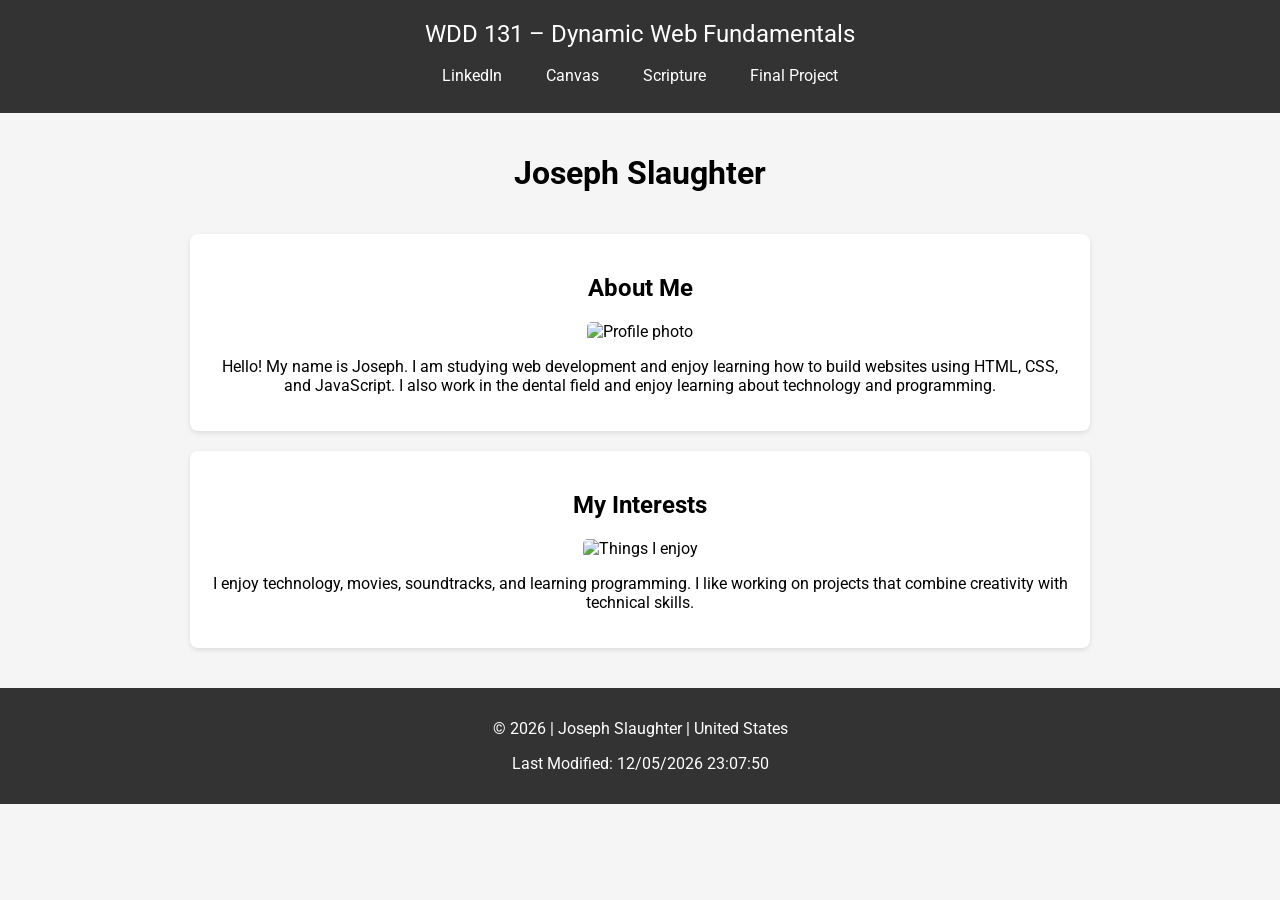
==== index.html @ c1b27314 "oush" ====
<!DOCTYPE html>
<html lang="en">
<head>
<meta charset="UTF-8">
<meta name="viewport" content="width=device-width, initial-scale=1.0">
<meta name="description" content="WDD 131 – Dynamic Web Fundamentals - Joseph Slaughter - web development fundamentals, HTML, CSS, JavaScript">
<meta name="author" content="Joseph Slaughter">

<title>WDD 131 – Dynamic Web Fundamentals – Joseph Slaughter</title>

<link rel="stylesheet" href="styles/base.css">

<!-- Google Font -->
<link rel="preconnect" href="https://fonts.googleapis.com">
<link rel="preconnect" href="https://fonts.gstatic.com" crossorigin>
<link href="https://fonts.googleapis.com/css2?family=Roboto:wght@300;500;700&display=swap" rel="stylesheet">

<script src="scripts/getdates.js" defer></script>

</head>

<body>

<header>

<span id="course-title">WDD 131 – Dynamic Web Fundamentals</span>

<nav>
<a href="https://linkedin.com">LinkedIn</a>
<a href="https://byupw.instructure.com/">Canvas</a>
<a href="https://www.churchofjesuschrist.org/study/scriptures/bofm/1-ne/3?lang=eng&id=p7#p7">Scripture</a>
<a href="#">Final Project</a>
</nav>

</header>

<main>

<h1>Joseph Slaughter</h1>

<section class="card">

<h2>About Me</h2>

<img src="images/profile.jpg" alt="Profile photo">

<p>
Hello! My name is Joseph. I am studying web development and enjoy learning how to build websites using HTML, CSS, and JavaScript. I also work in the dental field and enjoy learning about technology and programming.
</p>

</section>

<section class="card">

<h2>My Interests</h2>

<img src="images/interests.jpg" alt="Things I enjoy">

<p>
I enjoy technology, movies, soundtracks, and learning programming. I like working on projects that combine creativity with technical skills.
</p>

</section>

</main>

<footer>

<p>
© <span id="currentyear"></span> | Joseph Slaughter | United States
</p>

<p id="lastModified"></p>

</footer>

</body>
</html>
---- styles/base.css ----
body {
font-family: 'Roboto', sans-serif;
margin: 0;
background-color: #f5f5f5;
}

/* HEADER */

header {
background-color: #333;
color: white;
text-align: center;
padding: 20px;
}

#course-title {
display: block;
font-size: 1.5rem;
margin-bottom: 10px;
}

/* NAVIGATION */

nav {
display: flex;
justify-content: center;
gap: 20px;
}

nav a {
color: white;
text-decoration: none;
padding: 8px 12px;
transition: 0.3s;
}

nav a:hover {
background-color: #555;
border-radius: 5px;
}

/* MAIN */

main {
max-width: 900px;
margin: auto;
padding: 20px;
}

h1 {
text-align: center;
}

/* GRID CARDS */

main {
display: grid;
grid-template-columns: 1fr;
gap: 20px;
}

.card {
background: white;
padding: 20px;
border-radius: 8px;
box-shadow: 0 2px 5px rgba(0,0,0,0.1);
text-align: center;
}

.card img {
max-width: 100%;
border-radius: 5px;
}

/* FOOTER */

footer {
background-color: #333;
color: white;
text-align: center;
padding: 15px;
margin-top: 20px;
}
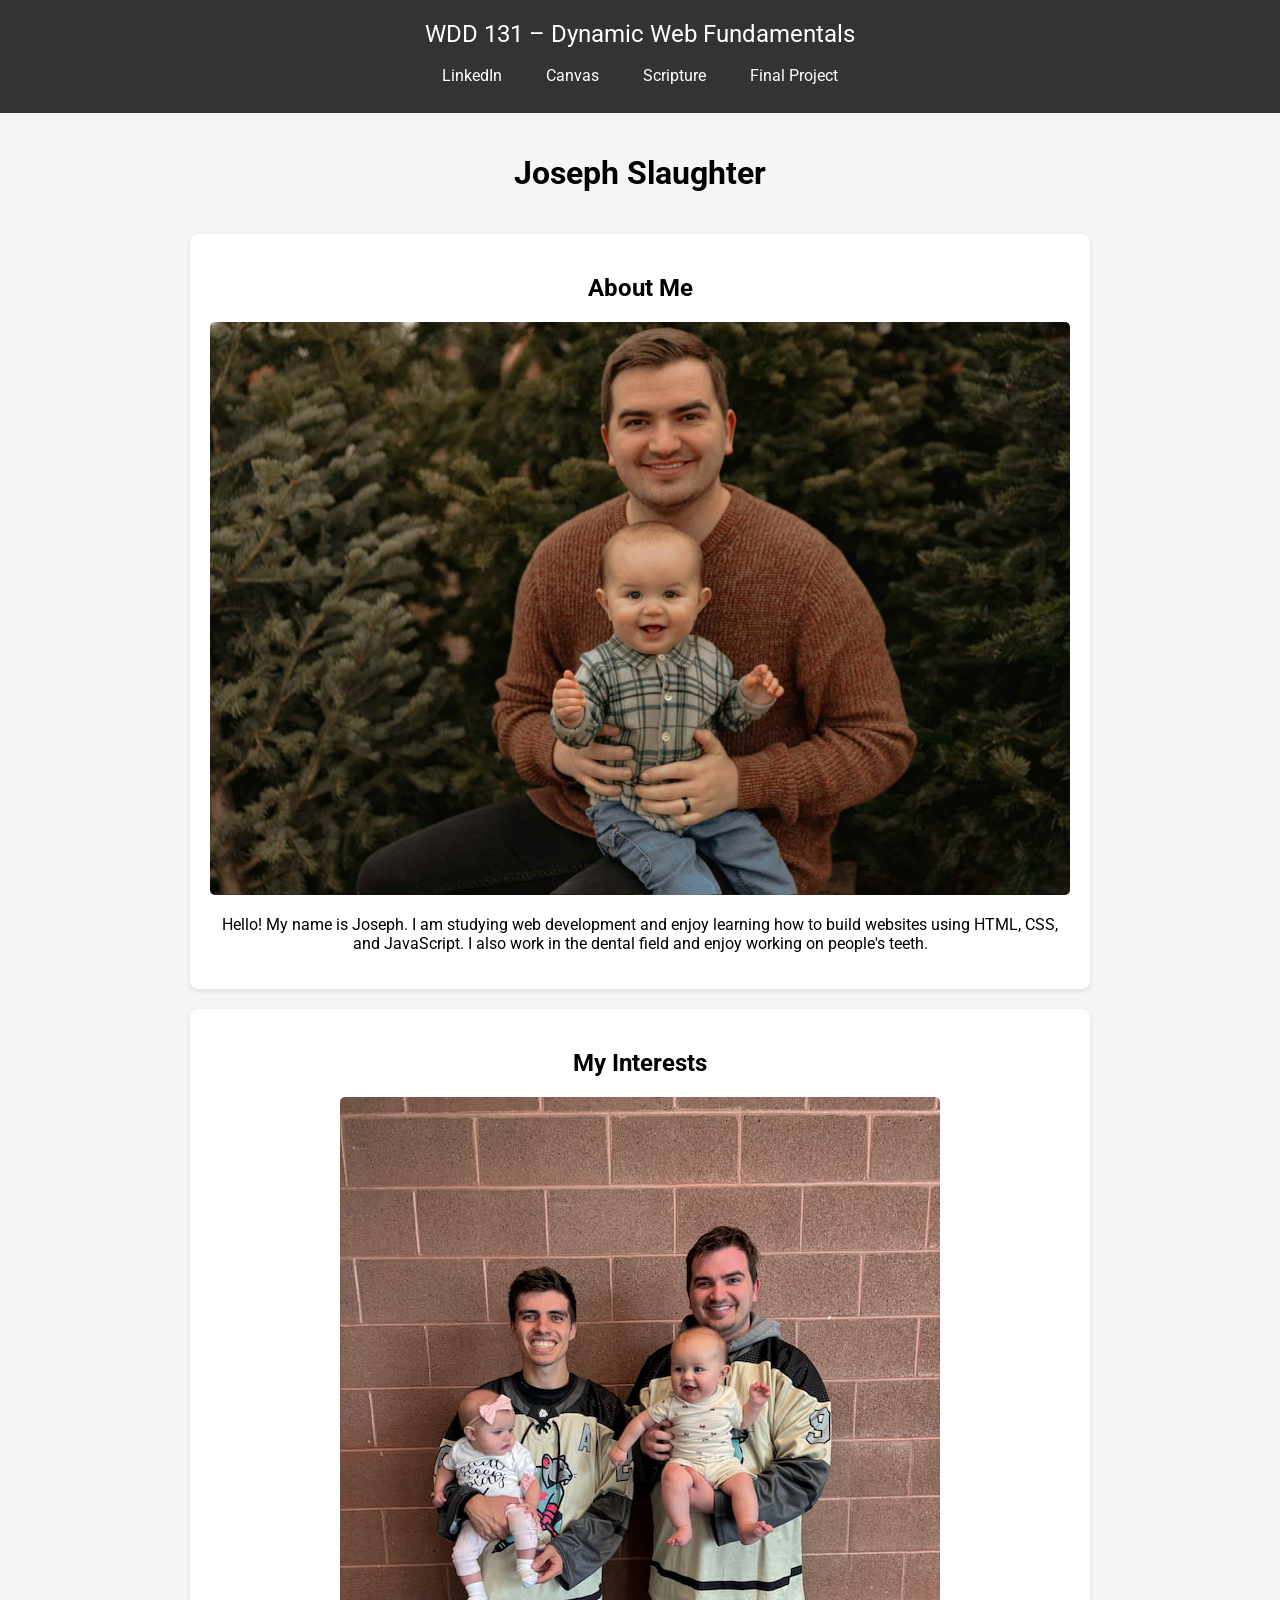
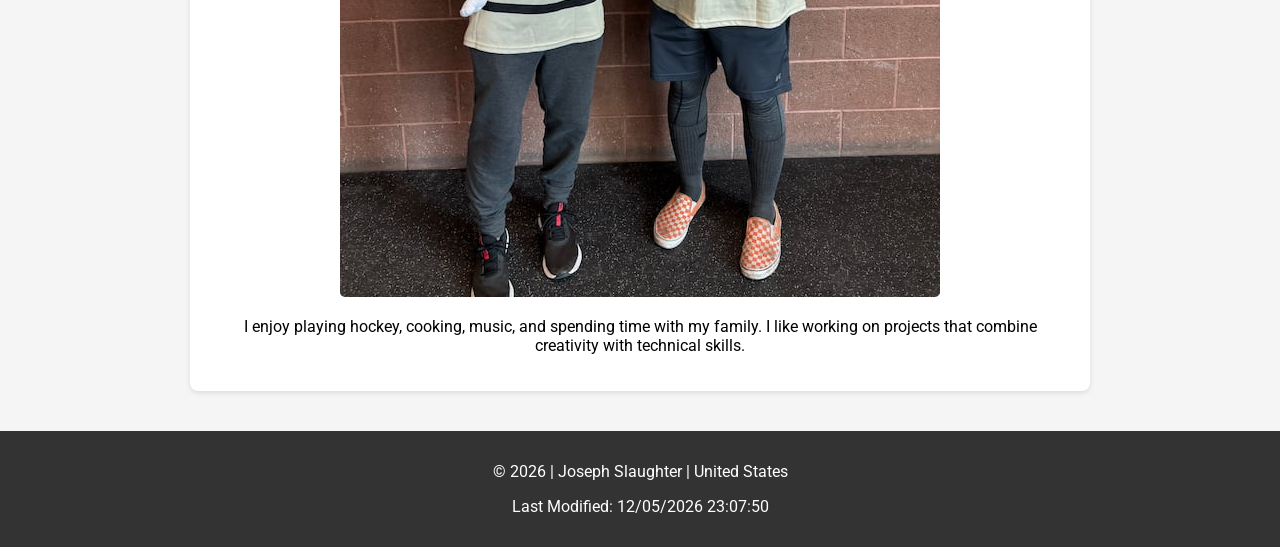
==== commit f3c468e3: "photos" ====
--- a/index.html
+++ b/index.html
@@ -45,7 +45,7 @@
 <img src="images/profile.jpg" alt="Profile photo">
 
 <p>
-Hello! My name is Joseph. I am studying web development and enjoy learning how to build websites using HTML, CSS, and JavaScript. I also work in the dental field and enjoy learning about technology and programming.
+Hello! My name is Joseph. I am studying web development and enjoy learning how to build websites using HTML, CSS, and JavaScript. I also work in the dental field and enjoy working on people's teeth.
 </p>
 
 </section>
@@ -57,7 +57,7 @@
 <img src="images/interests.jpg" alt="Things I enjoy">
 
 <p>
-I enjoy technology, movies, soundtracks, and learning programming. I like working on projects that combine creativity with technical skills.
+I enjoy playing hockey, cooking, music, and spending time with my family. I like working on projects that combine creativity with technical skills.
 </p>
 
 </section>
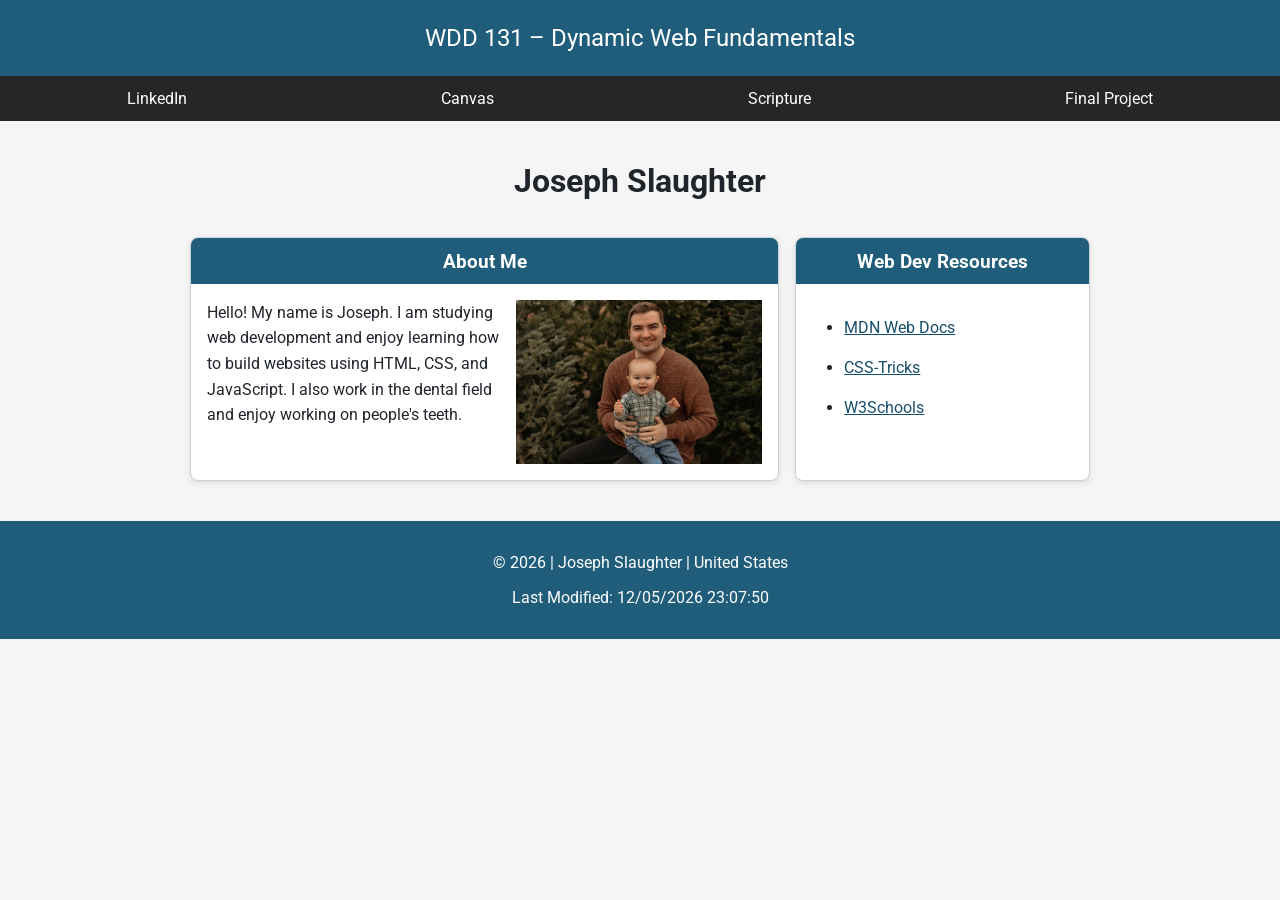
==== commit 21fdceff: "Complete Week 1 homepage requirements" ====
--- a/index.html
+++ b/index.html
@@ -26,7 +26,7 @@
 <span id="course-title">WDD 131 – Dynamic Web Fundamentals</span>
 
 <nav>
-<a href="https://linkedin.com">LinkedIn</a>
+<a href="https://www.linkedin.com/in/joseph-slaughter-91a92221a/">LinkedIn</a>
 <a href="https://byupw.instructure.com/">Canvas</a>
 <a href="https://www.churchofjesuschrist.org/study/scriptures/bofm/1-ne/3?lang=eng&id=p7#p7">Scripture</a>
 <a href="#">Final Project</a>
@@ -42,7 +42,7 @@
 
 <h2>About Me</h2>
 
-<img src="images/profile.jpg" alt="Profile photo">
+<img src="images/profile.jpg" alt="Joseph Slaughter holding his baby outdoors" width="800" height="533">
 
 <p>
 Hello! My name is Joseph. I am studying web development and enjoy learning how to build websites using HTML, CSS, and JavaScript. I also work in the dental field and enjoy working on people's teeth.
@@ -52,13 +52,13 @@
 
 <section class="card">
 
-<h2>My Interests</h2>
+<h2>Web Dev Resources</h2>
 
-<img src="images/interests.jpg" alt="Things I enjoy">
-
-<p>
-I enjoy playing hockey, cooking, music, and spending time with my family. I like working on projects that combine creativity with technical skills.
-</p>
+<ul>
+<li><a href="https://developer.mozilla.org/">MDN Web Docs</a></li>
+<li><a href="https://css-tricks.com/">CSS-Tricks</a></li>
+<li><a href="https://www.w3schools.com/">W3Schools</a></li>
+</ul>
 
 </section>
 
@@ -75,4 +75,4 @@
 </footer>
 
 </body>
-</html>+</html>
--- a/styles/base.css
+++ b/styles/base.css
@@ -2,41 +2,40 @@
 font-family: 'Roboto', sans-serif;
 margin: 0;
 background-color: #f5f5f5;
+color: #20252b;
 }
 
 /* HEADER */
 
 header {
-background-color: #333;
-color: white;
+background-color: #1f5d7a;
+color: #fff;
 text-align: center;
-padding: 20px;
 }
 
 #course-title {
 display: block;
 font-size: 1.5rem;
-margin-bottom: 10px;
+padding: 1.5rem;
 }
 
 /* NAVIGATION */
 
 nav {
 display: flex;
-justify-content: center;
-gap: 20px;
+background-color: #262626;
 }
 
 nav a {
-color: white;
+color: #fff;
 text-decoration: none;
-padding: 8px 12px;
-transition: 0.3s;
+padding: 0.8rem;
+flex: 1 1 auto;
+transition: background-color 0.2s ease;
 }
 
 nav a:hover {
-background-color: #555;
-border-radius: 5px;
+background-color: #4b4b4b;
 }
 
 /* MAIN */
@@ -44,40 +43,81 @@
 main {
 max-width: 900px;
 margin: auto;
-padding: 20px;
+padding: 1.25rem;
+display: grid;
+grid-template-columns: 2fr 1fr;
+gap: 1rem;
 }
 
 h1 {
 text-align: center;
+grid-column: 1 / -1;
 }
 
 /* GRID CARDS */
 
-main {
-display: grid;
-grid-template-columns: 1fr;
-gap: 20px;
+.card {
+background-color: #fff;
+border: 1px solid #c9d1d8;
+border-radius: 0.5rem;
+box-shadow: 0 2px 6px #0000001a;
+overflow: hidden;
 }
 
-.card {
-background: white;
-padding: 20px;
-border-radius: 8px;
-box-shadow: 0 2px 5px rgba(0,0,0,0.1);
+.card h2 {
+background-color: #1f5d7a;
+color: #fff;
+font-size: 1.2rem;
+margin: 0;
+padding: 0.7rem;
 text-align: center;
 }
 
+.card p {
+padding: 1rem;
+line-height: 1.6;
+margin: 0;
+}
+
 .card img {
-max-width: 100%;
-border-radius: 5px;
+float: right;
+height: auto;
+margin: 1rem;
+max-width: 42%;
+}
+
+.card ul {
+display: grid;
+gap: 1rem;
+line-height: 1.5;
+margin: 0;
+padding: 2rem 2rem 2rem 3rem;
+}
+
+.card a {
+color: #174e6b;
 }
 
 /* FOOTER */
 
 footer {
-background-color: #333;
-color: white;
+background-color: #1f5d7a;
+color: #fff;
 text-align: center;
-padding: 15px;
-margin-top: 20px;
-}+padding: 1rem;
+margin-top: 1.25rem;
+}
+
+@media (max-width: 650px) {
+main {
+grid-template-columns: 1fr;
+}
+
+nav {
+flex-direction: column;
+}
+
+h1 {
+grid-column: 1;
+}
+}
